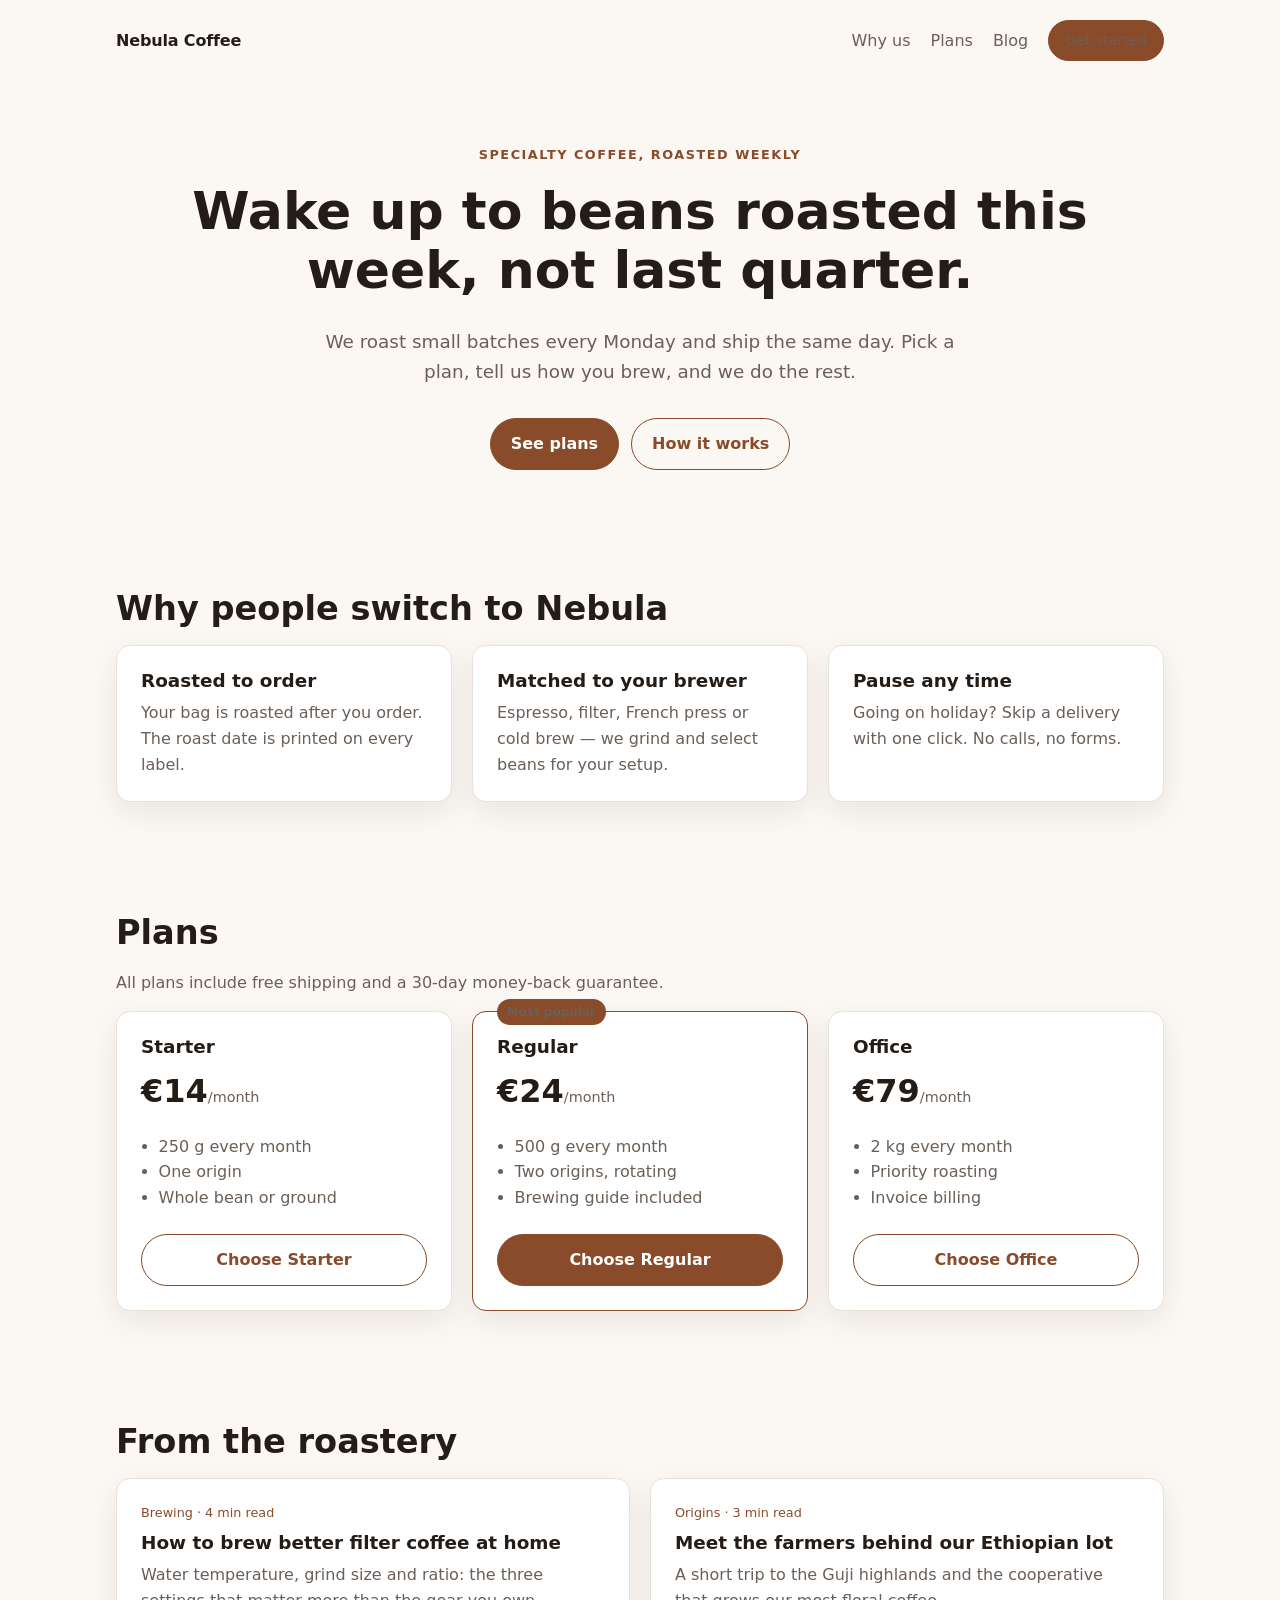
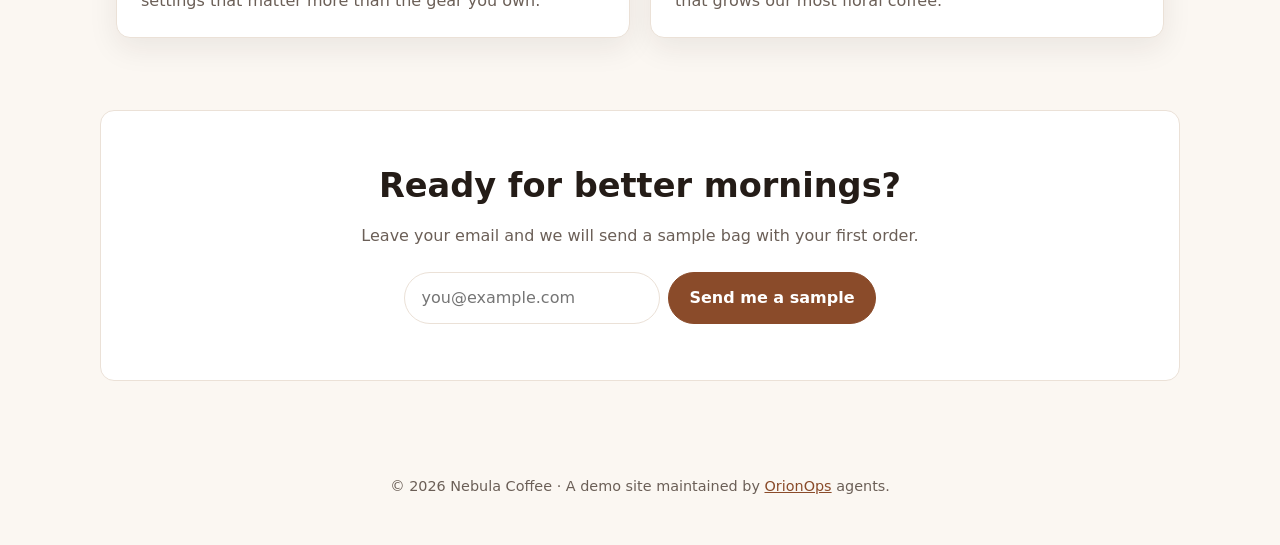
==== index.html @ c3bdac7a "Initial demo site: Nebula Coffee landing, pricing and blog" ====
<!doctype html>
<html lang="en">
<head>
  <meta charset="utf-8">
  <meta name="viewport" content="width=device-width, initial-scale=1">
  <title>Nebula Coffee — fresh roasted, delivered</title>
  <meta name="description" content="Nebula Coffee: specialty beans roasted weekly and delivered to your door. A demo site maintained by OrionOps agents.">
  <link rel="stylesheet" href="assets/styles.css">
</head>
<body>
  <header class="site-header">
    <a class="brand" href="#top">Nebula Coffee</a>
    <nav class="nav" aria-label="Main">
      <a href="#features">Why us</a>
      <a href="#pricing">Plans</a>
      <a href="#blog">Blog</a>
      <a class="btn btn-small" href="#contact">Get started</a>
    </nav>
  </header>

  <main id="top">
    <section class="hero">
      <p class="eyebrow">Specialty coffee, roasted weekly</p>
      <h1>Wake up to beans roasted this week, not last quarter.</h1>
      <p class="lead">We roast small batches every Monday and ship the same day. Pick a plan, tell us how you brew, and we do the rest.</p>
      <div class="hero-actions">
        <a class="btn" href="#pricing">See plans</a>
        <a class="btn btn-ghost" href="#features">How it works</a>
      </div>
    </section>

    <section id="features" class="section">
      <h2>Why people switch to Nebula</h2>
      <div class="grid grid-3">
        <article class="card">
          <h3>Roasted to order</h3>
          <p>Your bag is roasted after you order. The roast date is printed on every label.</p>
        </article>
        <article class="card">
          <h3>Matched to your brewer</h3>
          <p>Espresso, filter, French press or cold brew — we grind and select beans for your setup.</p>
        </article>
        <article class="card">
          <h3>Pause any time</h3>
          <p>Going on holiday? Skip a delivery with one click. No calls, no forms.</p>
        </article>
      </div>
    </section>

    <section id="pricing" class="section">
      <h2>Plans</h2>
      <p class="section-intro">All plans include free shipping and a 30-day money-back guarantee.</p>
      <div class="grid grid-3">
        <article class="card plan">
          <h3>Starter</h3>
          <p class="price">€14<span>/month</span></p>
          <ul>
            <li>250 g every month</li>
            <li>One origin</li>
            <li>Whole bean or ground</li>
          </ul>
          <a class="btn btn-ghost" href="#contact">Choose Starter</a>
        </article>
        <article class="card plan plan-featured">
          <p class="badge">Most popular</p>
          <h3>Regular</h3>
          <p class="price">€24<span>/month</span></p>
          <ul>
            <li>500 g every month</li>
            <li>Two origins, rotating</li>
            <li>Brewing guide included</li>
          </ul>
          <a class="btn" href="#contact">Choose Regular</a>
        </article>
        <article class="card plan">
          <h3>Office</h3>
          <p class="price">€79<span>/month</span></p>
          <ul>
            <li>2 kg every month</li>
            <li>Priority roasting</li>
            <li>Invoice billing</li>
          </ul>
          <a class="btn btn-ghost" href="#contact">Choose Office</a>
        </article>
      </div>
    </section>

    <section id="blog" class="section">
      <h2>From the roastery</h2>
      <div class="grid grid-2">
        <article class="card post">
          <p class="meta">Brewing · 4 min read</p>
          <h3><a href="blog/how-to-brew-better-filter-coffee.html">How to brew better filter coffee at home</a></h3>
          <p>Water temperature, grind size and ratio: the three settings that matter more than the gear you own.</p>
        </article>
        <article class="card post">
          <p class="meta">Origins · 3 min read</p>
          <h3><a href="blog/meet-our-ethiopian-farmers.html">Meet the farmers behind our Ethiopian lot</a></h3>
          <p>A short trip to the Guji highlands and the cooperative that grows our most floral coffee.</p>
        </article>
      </div>
    </section>

    <section id="contact" class="section section-cta">
      <h2>Ready for better mornings?</h2>
      <p class="section-intro">Leave your email and we will send a sample bag with your first order.</p>
      <form class="cta-form" onsubmit="return false">
        <label class="visually-hidden" for="email">Email</label>
        <input id="email" type="email" placeholder="you@example.com" required>
        <button class="btn" type="submit">Send me a sample</button>
      </form>
      <p class="form-note" id="form-note" hidden>Thanks! This is a demo site, so nothing was actually sent.</p>
    </section>
  </main>

  <footer class="site-footer">
    <p>© <span id="year"></span> Nebula Coffee · A demo site maintained by <a href="https://orionops.tech">OrionOps</a> agents.</p>
  </footer>

  <script src="assets/site.js"></script>
</body>
</html>
---- assets/styles.css ----
/* Nebula Coffee — demo site styles.
   Keep tokens here; components below use them. */
:root {
  --bg: #fbf7f2;
  --surface: #ffffff;
  --text: #241c17;
  --muted: #6b5f57;
  --brand: #8a4b2a;
  --brand-dark: #6c3a1f;
  --accent: #e9c9a8;
  --border: #ebe1d7;
  --radius: 14px;
  --shadow: 0 10px 30px rgba(36, 28, 23, 0.08);
  --max: 1080px;
  --space: 1rem;
}

* { box-sizing: border-box; }

html { scroll-behavior: smooth; }

body {
  margin: 0;
  font-family: "Inter", system-ui, -apple-system, "Segoe UI", sans-serif;
  color: var(--text);
  background: var(--bg);
  line-height: 1.6;
}

a { color: var(--brand); }

h1, h2, h3 { line-height: 1.15; margin: 0 0 0.5em; }
h1 { font-size: clamp(2rem, 5vw, 3.25rem); }
h2 { font-size: clamp(1.5rem, 3vw, 2.1rem); }
h3 { font-size: 1.15rem; }

/* Layout */
.site-header, .section, .site-footer, .hero {
  max-width: var(--max);
  margin: 0 auto;
  padding-left: var(--space);
  padding-right: var(--space);
}

.site-header {
  display: flex;
  align-items: center;
  justify-content: space-between;
  padding-top: 1.25rem;
  padding-bottom: 1.25rem;
}

.brand {
  font-weight: 700;
  text-decoration: none;
  color: var(--text);
  letter-spacing: -0.01em;
}

.nav { display: flex; gap: 1.25rem; align-items: center; }
.nav a { text-decoration: none; color: var(--muted); font-weight: 500; }
.nav a:hover { color: var(--text); }

.hero {
  padding-top: 4rem;
  padding-bottom: 4rem;
  text-align: center;
}

.eyebrow {
  text-transform: uppercase;
  letter-spacing: 0.12em;
  font-size: 0.8rem;
  color: var(--brand);
  font-weight: 600;
  margin: 0 0 1rem;
}

.lead {
  font-size: 1.15rem;
  color: var(--muted);
  max-width: 42rem;
  margin: 0 auto 2rem;
}

.hero-actions { display: flex; gap: 0.75rem; justify-content: center; flex-wrap: wrap; }

.section { padding-top: 3.5rem; padding-bottom: 3.5rem; }
.section-intro { color: var(--muted); max-width: 40rem; margin-top: 0; }

.grid { display: grid; gap: 1.25rem; }
.grid-3 { grid-template-columns: repeat(3, 1fr); }
.grid-2 { grid-template-columns: repeat(2, 1fr); }

@media (max-width: 800px) {
  .grid-3, .grid-2 { grid-template-columns: 1fr; }
  .nav a:not(.btn) { display: none; }
}

/* Components */
.card {
  background: var(--surface);
  border: 1px solid var(--border);
  border-radius: var(--radius);
  padding: 1.5rem;
  box-shadow: var(--shadow);
}

.card p { margin: 0; color: var(--muted); }

.plan ul { padding-left: 1.1rem; margin: 1rem 0 1.5rem; color: var(--muted); }
.plan .btn { width: 100%; text-align: center; }
.plan-featured { border-color: var(--brand); position: relative; }

.badge {
  position: absolute;
  top: -0.8rem;
  left: 1.5rem;
  background: var(--brand);
  color: #fff;
  font-size: 0.75rem;
  font-weight: 600;
  padding: 0.2rem 0.6rem;
  border-radius: 999px;
}

.price { font-size: 2rem; font-weight: 700; color: var(--text) !important; }
.price span { font-size: 0.9rem; font-weight: 400; color: var(--muted); }

.post .meta { font-size: 0.8rem; color: var(--brand); margin-bottom: 0.5rem; }
.post h3 a { text-decoration: none; color: var(--text); }
.post h3 a:hover { color: var(--brand); }

.btn {
  display: inline-block;
  background: var(--brand);
  color: #fff;
  text-decoration: none;
  font-weight: 600;
  padding: 0.75rem 1.25rem;
  border-radius: 999px;
  border: 1px solid var(--brand);
  cursor: pointer;
  font: inherit;
  font-weight: 600;
}

.btn:hover { background: var(--brand-dark); border-color: var(--brand-dark); }
.btn-ghost { background: transparent; color: var(--brand); }
.btn-ghost:hover { background: var(--accent); color: var(--brand-dark); }
.btn-small { padding: 0.5rem 1rem; font-size: 0.9rem; }

.section-cta {
  text-align: center;
  background: var(--surface);
  border: 1px solid var(--border);
  border-radius: var(--radius);
  margin-top: 1rem;
  margin-bottom: 3rem;
}

.section-cta .section-intro { margin-left: auto; margin-right: auto; }

.cta-form {
  display: flex;
  gap: 0.5rem;
  justify-content: center;
  flex-wrap: wrap;
  margin-top: 1.5rem;
}

.cta-form input {
  font: inherit;
  padding: 0.7rem 1rem;
  border-radius: 999px;
  border: 1px solid var(--border);
  min-width: 16rem;
}

.form-note { color: var(--muted); font-size: 0.9rem; margin-top: 1rem; }

.site-footer {
  padding-top: 2rem;
  padding-bottom: 2rem;
  color: var(--muted);
  font-size: 0.9rem;
  text-align: center;
}

.visually-hidden {
  position: absolute;
  width: 1px;
  height: 1px;
  overflow: hidden;
  clip: rect(0 0 0 0);
  white-space: nowrap;
}

/* Blog post pages */
.post-page { max-width: 44rem; padding-top: 2rem; padding-bottom: 4rem; }
.post-page .meta { color: var(--brand); font-size: 0.85rem; }
.post-page p { color: var(--text); }
.back { display: inline-block; margin-bottom: 1.5rem; text-decoration: none; }
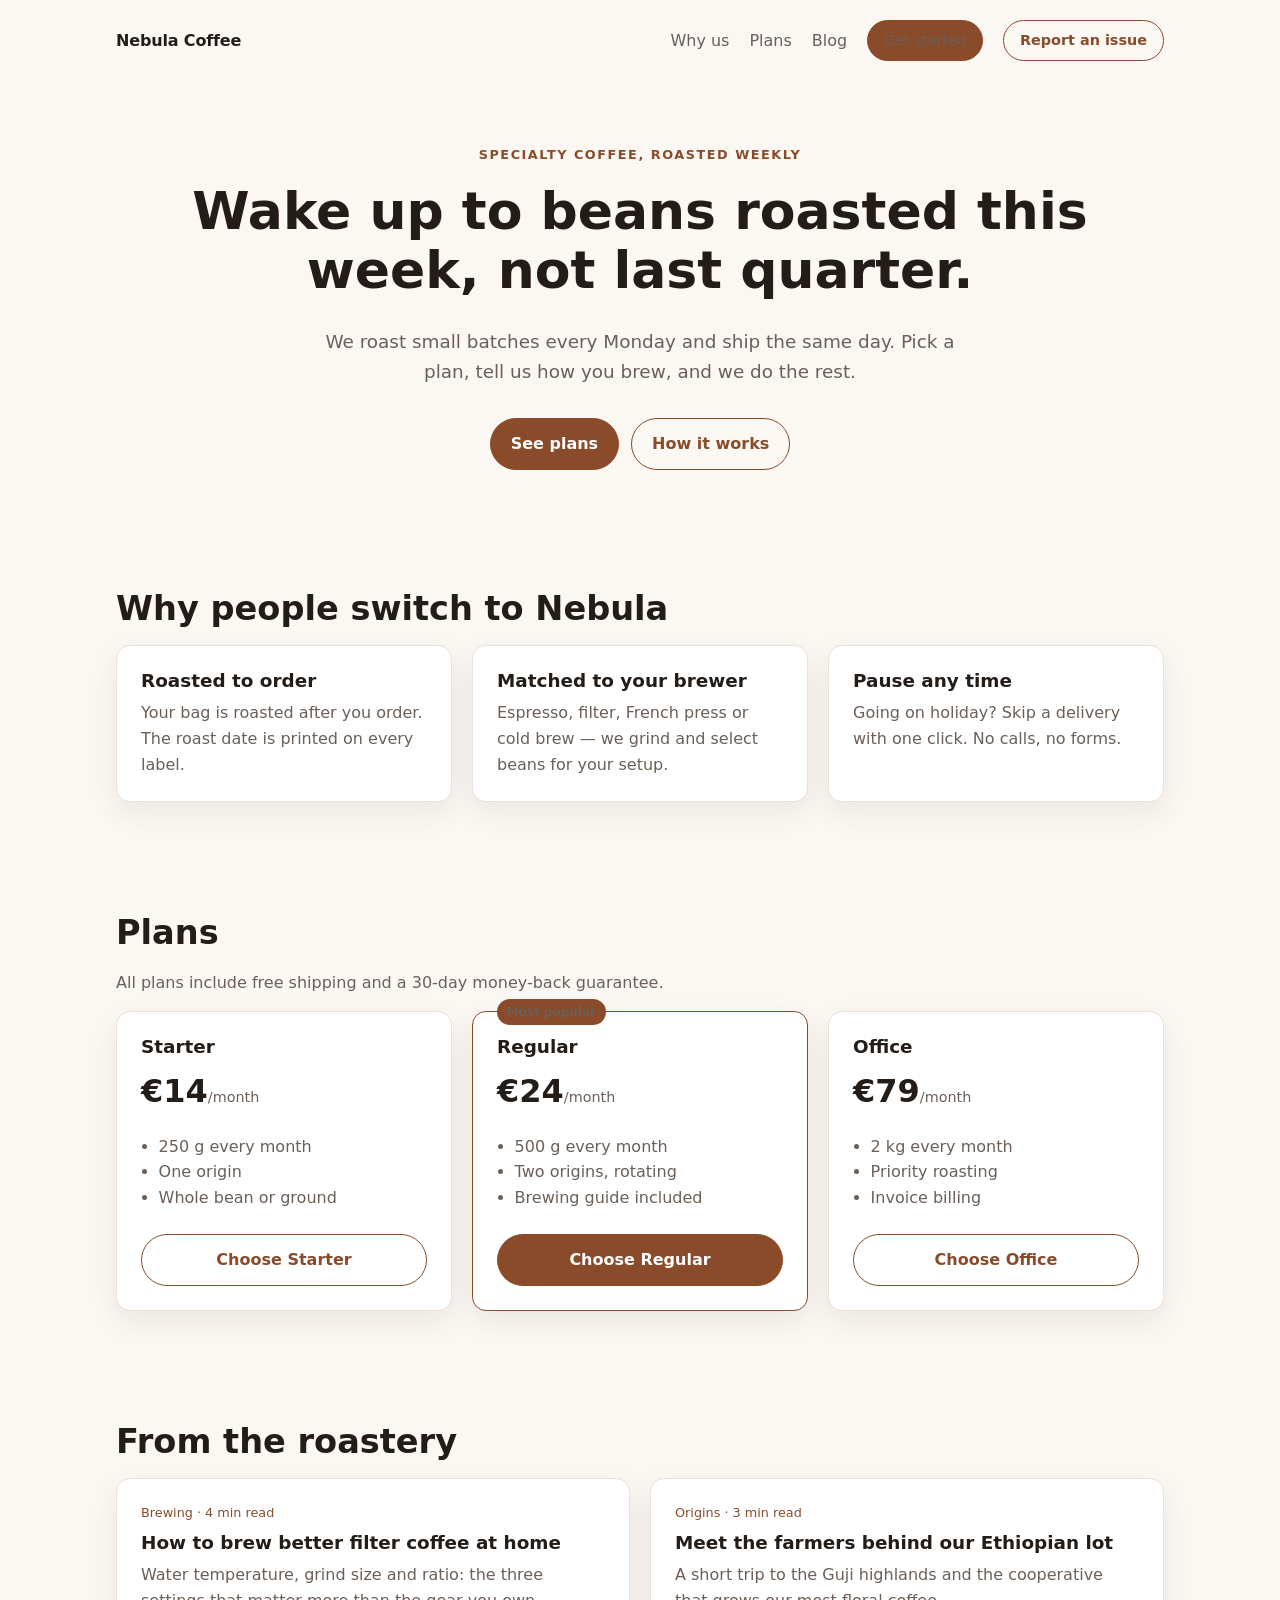
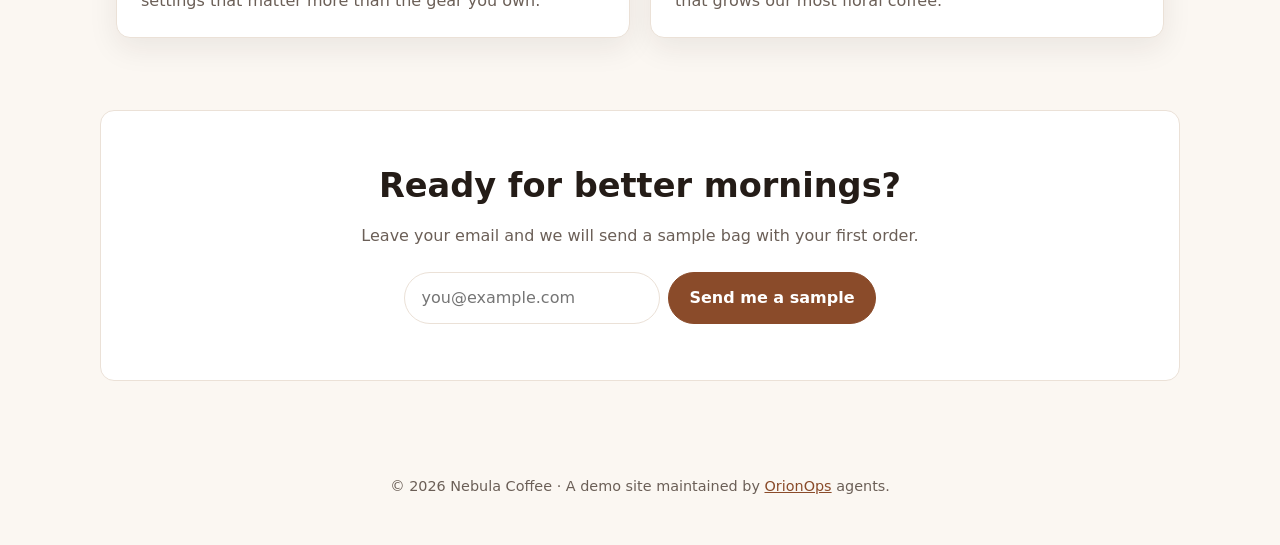
==== commit 73320248: "Add 'Report an issue' dialog: screenshots + OrionOps public intake" ====
--- a/index.html
+++ b/index.html
@@ -15,6 +15,7 @@
       <a href="#pricing">Plans</a>
       <a href="#blog">Blog</a>
       <a class="btn btn-small" href="#contact">Get started</a>
+          <button type="button" class="btn btn-small btn-ghost" id="report-open">Report an issue</button>
     </nav>
   </header>
 
@@ -111,12 +112,65 @@
       </form>
       <p class="form-note" id="form-note" hidden>Thanks! This is a demo site, so nothing was actually sent.</p>
     </section>
+  
+  <dialog id="report-dialog" class="report-dialog" aria-labelledby="report-heading">
+    <form method="dialog" novalidate>
+      <div class="dialog-head">
+        <h2 id="report-heading">Report an issue</h2>
+        <button type="button" class="dialog-close" data-close aria-label="Close">×</button>
+      </div>
+      <p class="dialog-intro">Spotted a bug or have an idea? Describe it and attach a screenshot. An OrionOps agent will pick it up and open a pull request — you can follow it on the board.</p>
+
+      <label for="report-kind">Type</label>
+      <select id="report-kind" name="kind">
+        <option value="bug">Bug</option>
+        <option value="idea">Idea / improvement</option>
+        <option value="other">Other</option>
+      </select>
+
+      <label for="report-title">Title</label>
+      <input id="report-title" name="title" type="text" required minlength="5" maxlength="120" placeholder="e.g. Pricing cards overlap on mobile">
+
+      <label for="report-description">What happened?</label>
+      <textarea id="report-description" name="description" rows="4" maxlength="4000" placeholder="What did you expect, what did you see, where?"></textarea>
+
+      <label>Screenshots <span class="muted">(optional, up to 3)</span></label>
+      <div class="previews"></div>
+      <label class="drop-zone" for="report-files">
+        <input id="report-files" type="file" accept="image/png,image/jpeg,image/webp,image/gif" multiple>
+        <span>Drop images here, paste from clipboard, or <u>browse</u></span>
+      </label>
+
+      <label for="report-email">Email <span class="muted">(optional, if you want to be credited)</span></label>
+      <input id="report-email" name="email" type="email" maxlength="200" placeholder="you@example.com">
+
+      <input type="hidden" name="page_url" value="">
+      <!-- Honeypot: humans never see this field. -->
+      <div class="hp" aria-hidden="true"><label>Website<input name="website" type="text" tabindex="-1" autocomplete="off"></label></div>
+
+      <p class="report-status" role="status" aria-live="polite"></p>
+      <div class="dialog-actions">
+        <button type="button" class="btn btn-ghost" data-close>Cancel</button>
+        <button type="submit" class="btn">Send report</button>
+      </div>
+    </form>
+
+    <div class="report-result" hidden>
+      <h2>Thanks — ticket created</h2>
+      <p class="result-title"></p>
+      <p>An agent will start working on it shortly. Follow the progress on the OrionOps board; the pull request will appear in the <a href="https://github.com/Perseusoft/orionops-demo/pulls" target="_blank" rel="noopener">repository</a> when it is done.</p>
+      <p><a class="btn" href="#" target="_blank" rel="noopener">Open the ticket</a></p>
+      <p><button type="button" class="btn btn-ghost" data-close>Close</button></p>
+    </div>
+  </dialog>
   </main>
 
   <footer class="site-footer">
     <p>© <span id="year"></span> Nebula Coffee · A demo site maintained by <a href="https://orionops.tech">OrionOps</a> agents.</p>
   </footer>
 
+  <script src="assets/config.js"></script>
   <script src="assets/site.js"></script>
+  <script src="assets/report.js"></script>
 </body>
 </html>
--- a/assets/styles.css
+++ b/assets/styles.css
@@ -201,3 +201,95 @@
 .post-page .meta { color: var(--brand); font-size: 0.85rem; }
 .post-page p { color: var(--text); }
 .back { display: inline-block; margin-bottom: 1.5rem; text-decoration: none; }
+
+/* Report an issue dialog */
+.report-dialog {
+  border: 1px solid var(--border);
+  border-radius: var(--radius);
+  padding: 0;
+  width: min(34rem, calc(100vw - 2rem));
+  box-shadow: 0 30px 80px rgba(36, 28, 23, 0.25);
+  color: var(--text);
+  background: var(--surface);
+}
+
+.report-dialog::backdrop { background: rgba(36, 28, 23, 0.45); }
+
+.report-dialog form, .report-result { padding: 1.5rem; }
+
+.dialog-head { display: flex; align-items: center; justify-content: space-between; }
+.dialog-head h2 { margin: 0; font-size: 1.35rem; }
+
+.dialog-close {
+  background: none;
+  border: 0;
+  font-size: 1.5rem;
+  line-height: 1;
+  cursor: pointer;
+  color: var(--muted);
+}
+
+.dialog-intro { color: var(--muted); font-size: 0.95rem; margin: 0.5rem 0 1.25rem; }
+
+.report-dialog label { display: block; font-weight: 600; font-size: 0.9rem; margin: 0.9rem 0 0.3rem; }
+.report-dialog .muted { font-weight: 400; color: var(--muted); }
+
+.report-dialog input[type="text"], .report-dialog input[type="email"],
+.report-dialog select, .report-dialog textarea {
+  width: 100%;
+  font: inherit;
+  padding: 0.6rem 0.8rem;
+  border: 1px solid var(--border);
+  border-radius: 10px;
+  background: var(--bg);
+  color: var(--text);
+}
+
+.report-dialog textarea { resize: vertical; }
+
+.drop-zone {
+  display: block;
+  border: 2px dashed var(--border);
+  border-radius: 10px;
+  padding: 1rem;
+  text-align: center;
+  color: var(--muted);
+  font-weight: 400 !important;
+  cursor: pointer;
+  margin-top: 0.3rem !important;
+}
+
+.drop-zone.is-over { border-color: var(--brand); background: var(--accent); color: var(--brand-dark); }
+.drop-zone input { display: none; }
+
+.previews { display: flex; gap: 0.5rem; flex-wrap: wrap; }
+.preview { position: relative; width: 5.5rem; height: 5.5rem; }
+.preview img { width: 100%; height: 100%; object-fit: cover; border-radius: 8px; border: 1px solid var(--border); }
+
+.preview-remove {
+  position: absolute;
+  top: -0.4rem;
+  right: -0.4rem;
+  width: 1.4rem;
+  height: 1.4rem;
+  border-radius: 50%;
+  border: 0;
+  background: var(--text);
+  color: #fff;
+  cursor: pointer;
+  line-height: 1;
+}
+
+.hp { position: absolute; left: -9999px; width: 1px; height: 1px; overflow: hidden; }
+
+.report-status { min-height: 1.2em; font-size: 0.9rem; color: var(--muted); margin: 0.75rem 0 0; }
+.report-status[data-kind="error"] { color: #b3261e; }
+
+.dialog-actions { display: flex; justify-content: flex-end; gap: 0.5rem; margin-top: 1rem; }
+
+.report-result h2 { margin-top: 0; }
+.result-title { font-weight: 600; }
+
+@media (max-width: 800px) {
+  .nav #report-open { display: inline-block; }
+}
